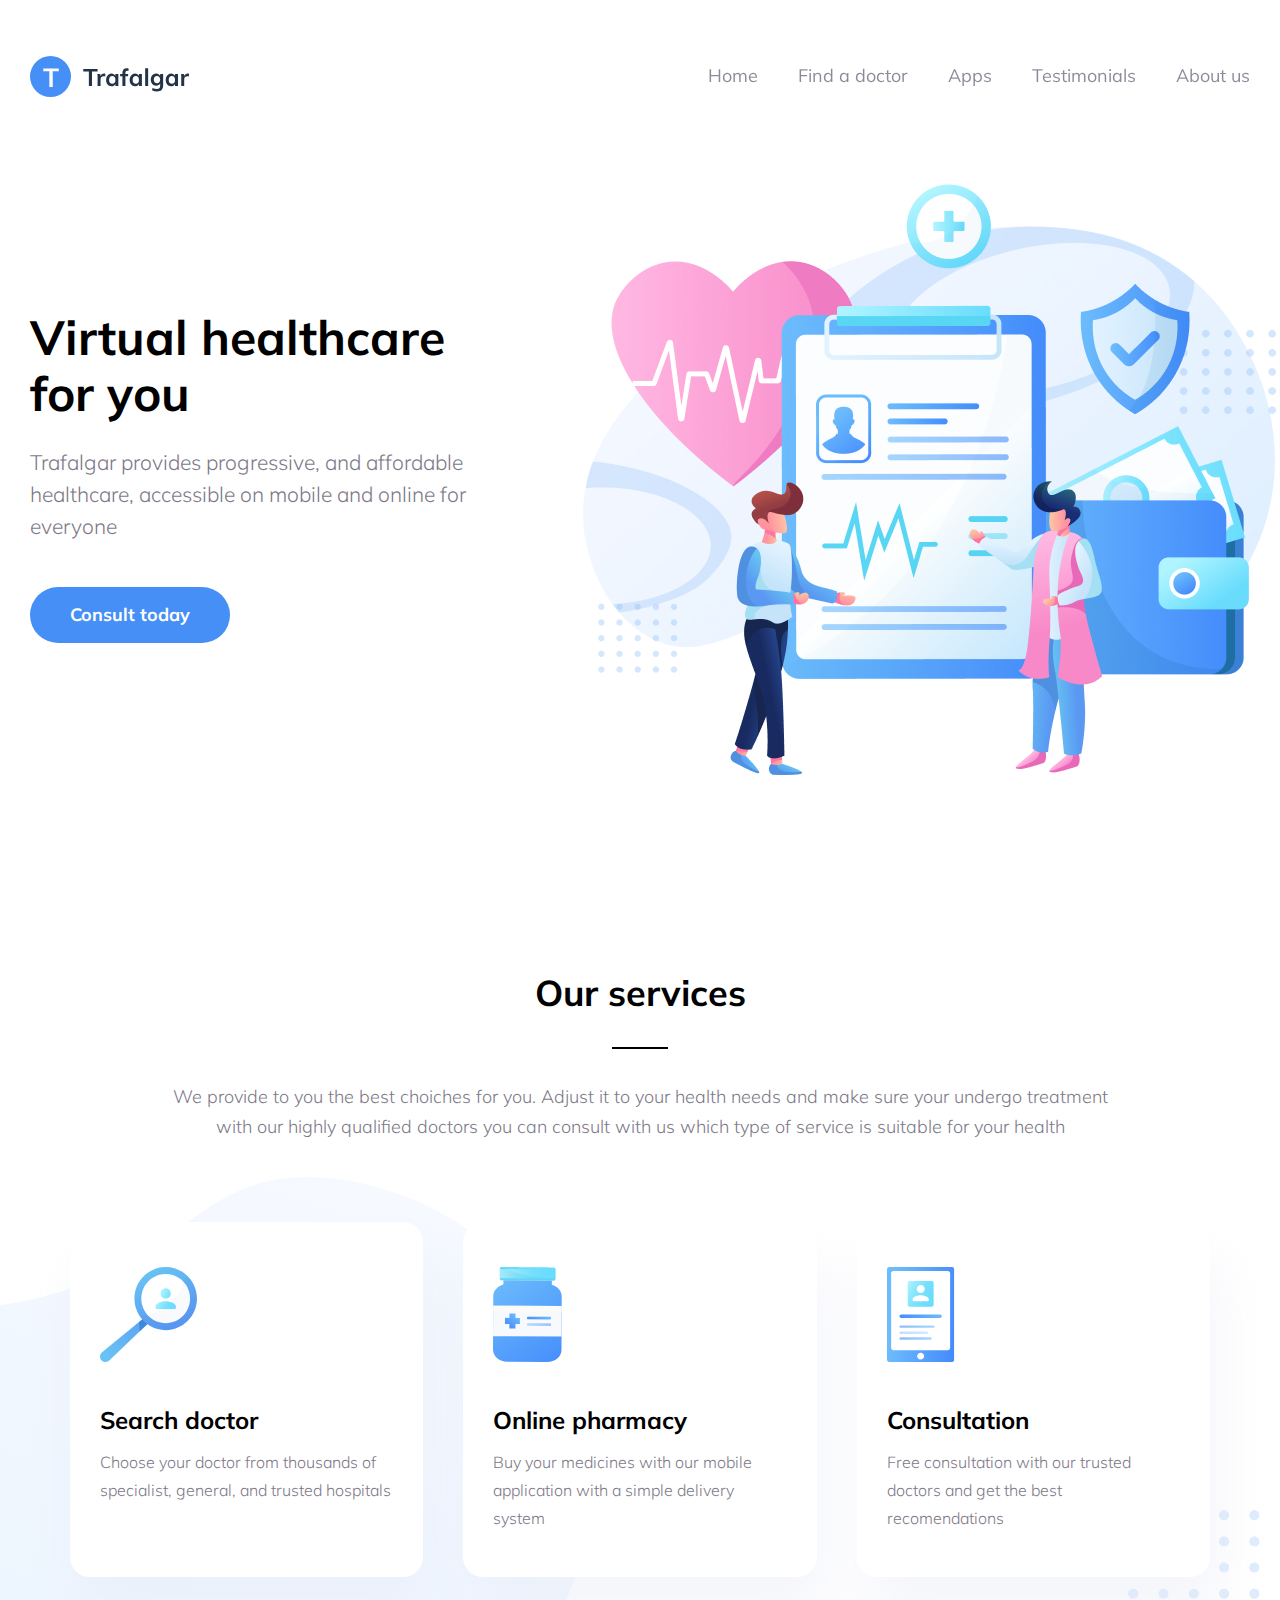
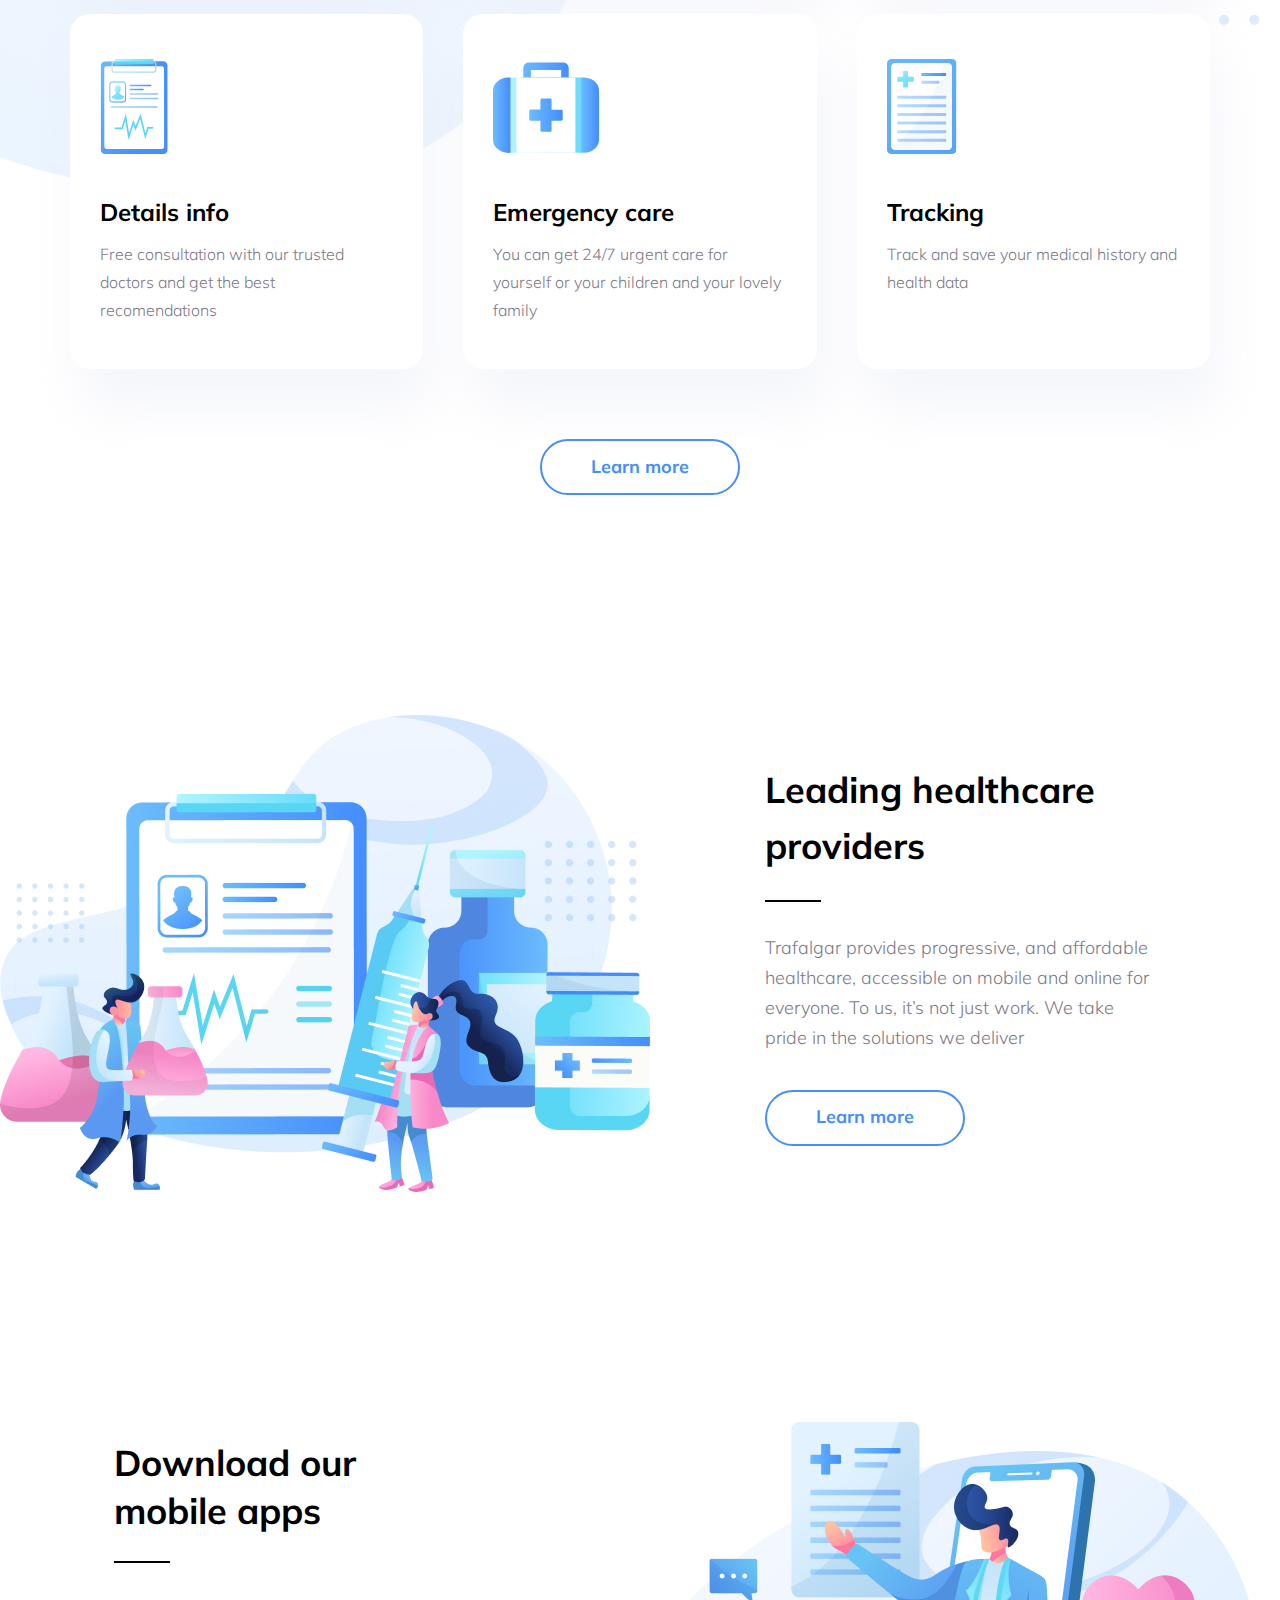
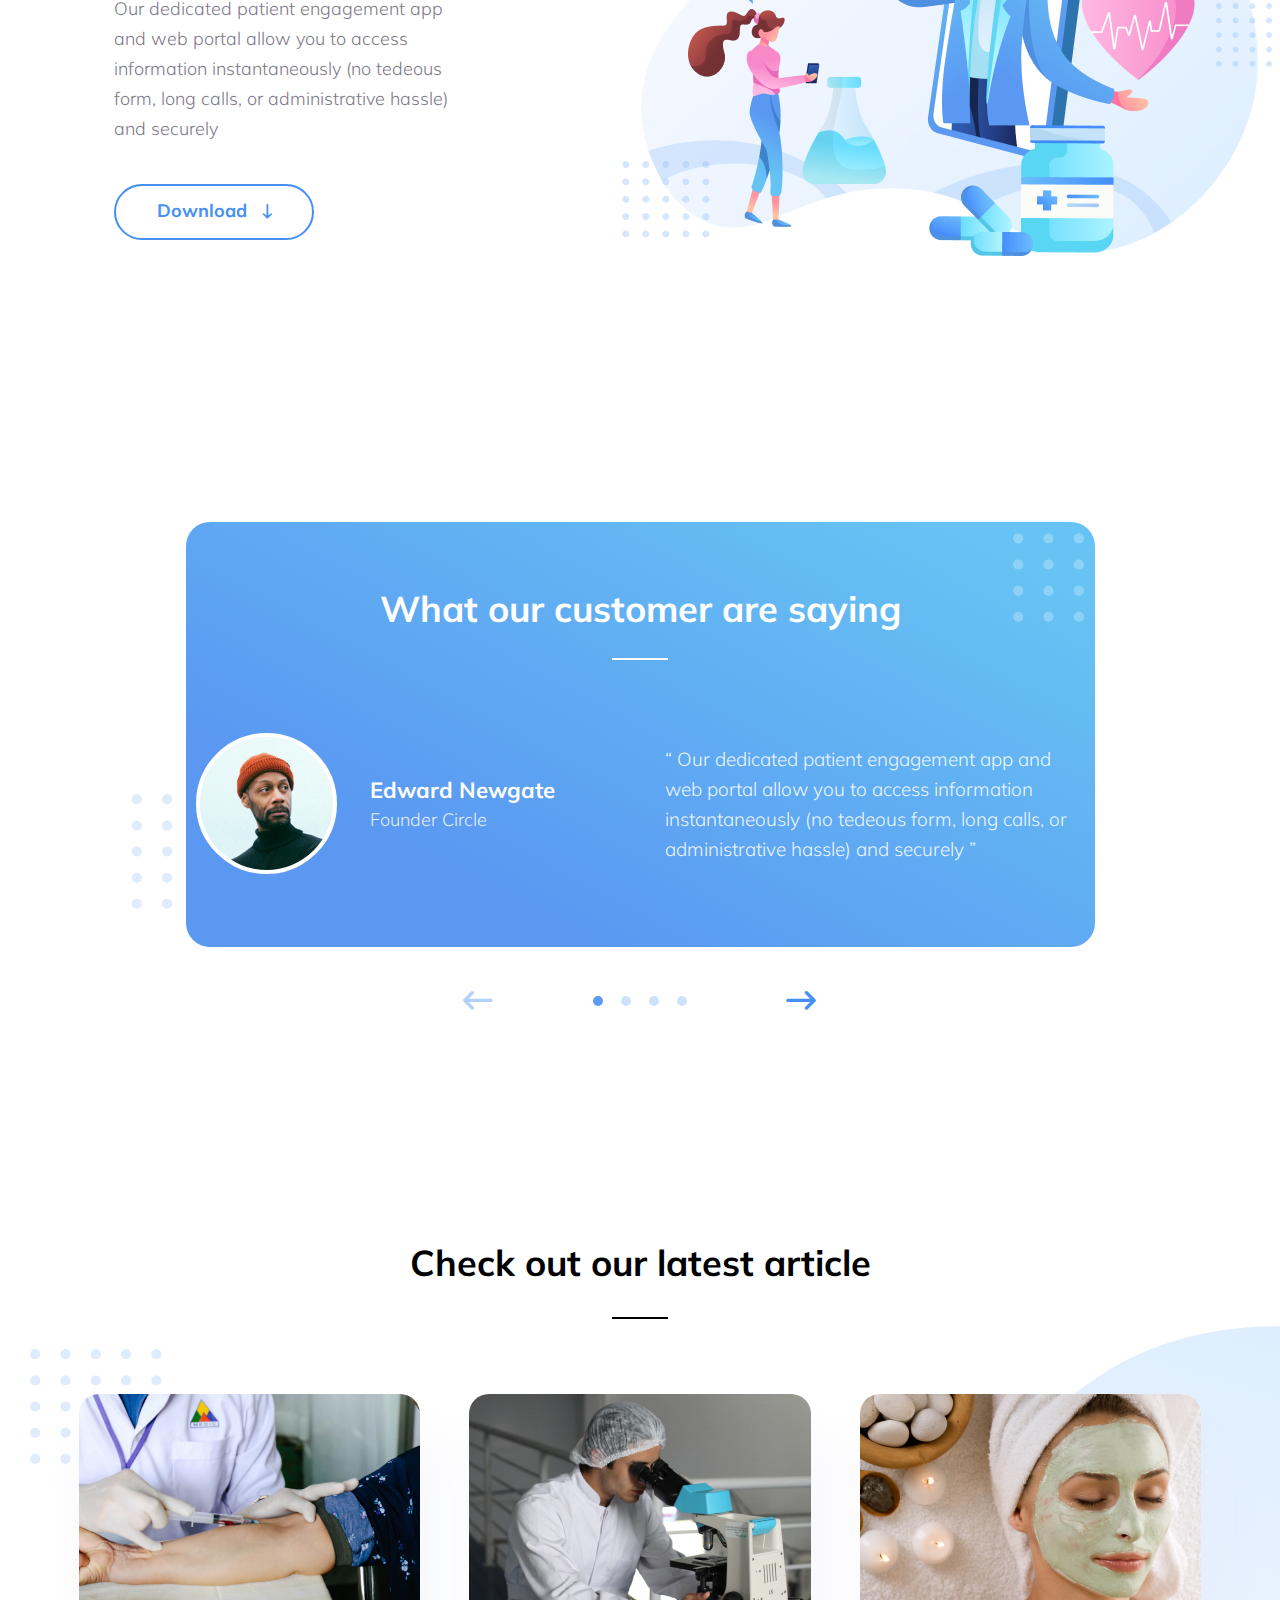
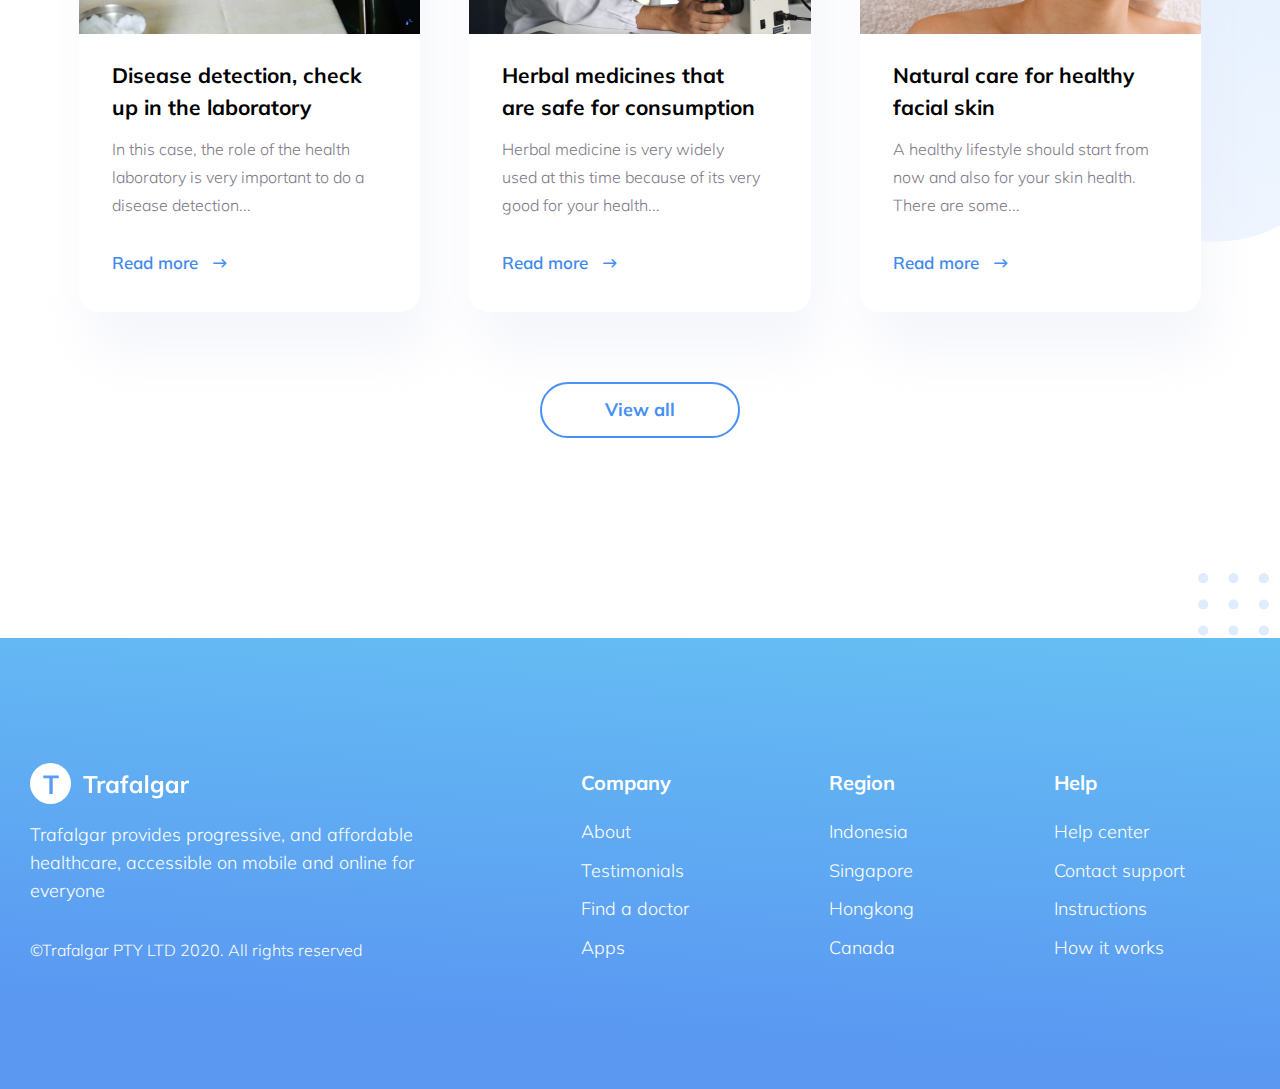
==== index.html @ 013b460e "init repository" ====
<!DOCTYPE html>
<html lang="en">

<head>
  <meta charset="UTF-8">
  <meta name="viewport" content="width=device-width, initial-scale=1.0">
  <title>Trafalgar</title>
  <meta name="description"
    content="Trafalgar provides progressive, and affordable healthcare, accessible on mobile and online for everyone">
  <link href="https://fonts.googleapis.com/css2?family=Mulish:wght@300;400;600;700&display=swap" rel="stylesheet">
  <link rel="stylesheet" href="css/normalize.css">
  <link rel="stylesheet" href="css/main.css">
  <link rel="stylesheet" href="css/icon_fonts.css">
</head>

<body>
  <header class="header">
    <a href="/" class="logo" aria-label="Trafalgar company logo, link to the root directory">
      <img src="img/logo.svg" width="160" height="41" alt="Trafalgar company logo">
    </a>
    <nav>
      <ul class="nav-main">
        <li><a href="/" class="link-nav font-nav">Home</a></li>
        <li><a href="/" class="link-nav font-nav">Find a doctor</a></li>
        <li><a href="/" class="link-nav font-nav">Apps</a></li>
        <li><a href="/" class="link-nav font-nav">Testimonials</a></li>
        <li><a href="/" class="link-nav font-nav">About us</a></li>
      </ul>
    </nav>
  </header>
  <main>
    <section class="consult">
      <div class="consult-description">
        <h1 class="font-h1">Virtual healthcare for you</h1>
        <p class="consult-paragraph">
          Trafalgar provides progressive, and affordable healthcare, accessible on mobile and online for everyone
        </p>
        <button class="button button-main" type="button" aria-label="click on the button to consult today">
          <span class="font-title">Consult today</span>
        </button>
      </div>
      <img src="img/s1_illustration.png" width="693" class="illustration" loading="lazy" alt="Consult illustration">
    </section>
    <section class="services">
      <div class="services-title">
        <h2 class="font-h2">Our services</h2>
        <hr class="hr-main">
        <p class="services-paragraph">
          We provide to you the best choiches for you. Adjust it to your health needs and make sure your undergo
          treatment with our highly qualified doctors you can consult with us which type of service is suitable for your
          health
        </p>
      </div>
      <ul class="services-list">
        <li class="services-card">
          <img src="img/services1.svg" class="img-service" alt="illustration of services">
          <div class="service-text">
            <h3 class="service-caption">Search doctor</h3>
            <p class="service-description">
              Choose your doctor from thousands of specialist, general, and trusted hospitals
            </p>
          </div>
        </li>
        <li class="services-card">
          <img src="img/services2.svg" class="img-service" alt="illustration of services">
          <div class="service-text">
            <h3 class="service-caption">Online pharmacy</h3>
            <p class="service-description">
              Buy your medicines with our mobile application with a simple delivery system
            </p>
          </div>
        </li>
        <li class="services-card">
          <img src="img/services3.svg" class="img-service" alt="illustration of services">
          <div class="service-text">
            <h3 class="service-caption">Consultation</h3>
            <p class="service-description">
              Free consultation with our trusted doctors and get the best recomendations
            </p>
          </div>
        </li>
        <li class="services-card">
          <img src="img/services4.svg" class="img-service" alt="illustration of services">
          <div class="service-text">
            <h3 class="service-caption">Details info</h3>
            <p class="service-description">
              Free consultation with our trusted doctors and get the best recomendations
            </p>
          </div>
        </li>
        <li class="services-card">
          <img src="img/services5.svg" class="img-service" alt="illustration of services">
          <div class="service-text">
            <h3 class="service-caption">Emergency care</h3>
            <p class="service-description">
              You can get 24/7 urgent care for yourself or your children and your lovely family
            </p>
          </div>
        </li>
        <li class="services-card">
          <img src="img/services6.svg" class="img-service" alt="illustration of services">
          <div class="service-text">
            <h3 class="service-caption">Tracking</h3>
            <p class="service-description">
              Track and save your medical history and health data
            </p>
          </div>
        </li>
      </ul>
      <button class="button button-alternative" type="button"
        aria-label="click on the button to learn more about our services">
        <span class="font-title">Learn more</span>
      </button>
    </section>
    <section class="provider">
      <img src="img/s3_illustration.png" width="650" class="illustration" loading="lazy"
        alt="leading healthcare providers illustration">
      <div class="provider-description">
        <h2 class="font-h2">Leading healthcare providers</h2>
        <hr class="hr-main">
        <p class="provider-paragraph">
          Trafalgar provides progressive, and affordable healthcare, accessible on mobile and online for everyone. To
          us, it’s not just work. We take pride in the solutions we deliver
        </p>
        <button class="button button-alternative" type="button"
          aria-label="click on the button to learn more about healthcare providers">
          <span class="font-title">Learn more</span>
        </button>
      </div>
    </section>
    <section class="mobile-apps">
      <div class="mobile-apps-description">
        <h2 class="apps-caption">Download our mobile apps</h2>
        <hr class="hr-main">
        <p class="mobile-apps-paragraph">
          Our dedicated patient engagement app and web portal allow you to access information instantaneously (no
          tedeous form, long calls, or administrative hassle) and securely
        </p>
        <a href="/" download="trafalgar" class="link-download button button-alternative"
          aria-label="click on the button to download our mobile apps">
          <span class="font-title">Download</span>
          <span class="icon arr-down"></span>
        </a>
      </div>
      <img src="img/s4_illustration.png" width="665" class="illustration" loading="lazy" alt="Mobile apps illustration">
    </section>
    <section class="reviews">
      <div class="review-description">
        <div class="review-title">
          <h2 class="review-caption">What our customer are saying</h2>
          <hr class="hr-alt">
        </div>
        <div class="review-card">
          <div class="person">
            <div class="img-customer">
              <img src="img/customer1.jpg" class="img-view" alt="user picture who wrote a review">
            </div>
            <div class="text-customer">
              <span class="font-name">Edward Newgate</span>
              <span class="font-job">Founder Circle</span>
            </div>
          </div>
          <div class="text-review">
            <blockquote class="font-review">
              Our dedicated patient engagement app and web portal allow you to access information instantaneously (no
              tedeous form, long calls, or administrative hassle) and securely
            </blockquote>
          </div>
        </div>
      </div>
      <div class="slider">
        <a href="#slide1" class="left-dir icon arr-left" aria-label="switch to the next slide"></a>
        <ul class="dots">
          <li class="dots-item">
            <a href="#slide1" class="dots-link" aria-label="switch to slide number 1"></a>
          </li>
          <li class="dots-item">
            <a href="#slide2" class="dots-link" aria-label="switch to slide number 2"></a>
          </li>
          <li class="dots-item">
            <a href="#slide3" class="dots-link" aria-label="switch to slide number 3"></a>
          </li>
          <li class="dots-item">
            <a href="#slide4" class="dots-link" aria-label="switch to slide number 4"></a>
          </li>
        </ul>
        <a href="#slide4" class="right-dir icon arr-right" aria-label="switch to the previous slide"></a>
      </div>
    </section>
    <section class="articles">
      <div class="article-title">
        <h2 class="font-h2">Check out our latest article</h2>
        <hr class="hr-main">
      </div>
      <ul class="articles-list">
        <li class="article-card">
          <img src="img/article1.jpg" height="240" class="img-article" alt="photo illustration of the article">
          <div class="card-text">
            <h3 class="card-title">Disease detection, check up in the laboratory</h3>
            <p class="article-paragraph">
              In this case, the role of the health laboratory is very important to do a disease detection...
            </p>
            <a href="/" class="link-article" aria-label="link to read more about disease detection">
              <span class="font-read-more">Read more</span>
              <span class="icon arr-right"></span>
            </a>
          </div>
        </li>
        <li class="article-card">
          <img src="img/article2.jpg" height="240" class="img-article" alt="photo illustration of the article">
          <div class="card-text">
            <h3 class="card-title">Herbal medicines that are safe for consumption</h3>
            <p class="article-paragraph">
              Herbal medicine is very widely used at this time because of its very good for your health...
            </p>
            <a href="/" class="link-article" aria-label="link to read more about herbal medicines">
              <span class="font-read-more">Read more</span>
              <span class="icon arr-right"></span>
            </a>
          </div>
        </li>
        <li class="article-card">
          <img src="img/article3.jpg" height="240" class="img-article" alt="photo illustration of the article">
          <div class="card-text">
            <h3 class="card-title">Natural care for healthy facial skin</h3>
            <p class="article-paragraph">
              A healthy lifestyle should start from now and also for your skin health. There are some...
            </p>
            <a href="/" class="link-article" aria-label="link to read more about natural care">
              <span class="font-read-more">Read more</span>
              <span class="icon arr-right"></span>
            </a>
          </div>
        </li>
      </ul>
      <button class="button button-alternative" type="button"
        aria-label="click on the button to view all our latest article">
        <span class="font-title">View all</span>
      </button>
    </section>
  </main>
  <footer class="footer">
    <div class="footer-container">
      <div class="footer-title">
        <a href="/" class="logo" aria-label="Trafalgar company logo, link to the root directory">
          <img src="img/logo-alt.svg" width="160" height="41" alt="Trafalgar company logo">
        </a>
        <span class="footer-paragraph">
          Trafalgar provides progressive, and affordable healthcare, accessible on mobile and online for everyone
        </span>
        <span class="font-copyright">&#169;Trafalgar PTY LTD 2020. All rights reserved</span>
      </div>
      <div class="footer-navigation">
        <div>
          <h4 class="footer-caption">Company</h4>
          <ul class="nav-footer">
            <li><a href="/" class="link-footer font-footer">About</a></li>
            <li><a href="/" class="link-footer font-footer">Testimonials</a></li>
            <li><a href="/" class="link-footer font-footer">Find a doctor</a></li>
            <li><a href="/" class="link-footer font-footer">Apps</a></li>
          </ul>
        </div>
        <div>
          <h4 class="footer-caption">Region</h4>
          <ul class="nav-footer">
            <li><a href="/" class="link-footer font-footer">Indonesia</a></li>
            <li><a href="/" class="link-footer font-footer">Singapore</a></li>
            <li><a href="/" class="link-footer font-footer">Hongkong</a></li>
            <li><a href="/" class="link-footer font-footer">Canada</a></li>
          </ul>
        </div>
        <div>
          <h4 class="footer-caption">Help</h4>
          <ul class="nav-footer">
            <li><a href="/" class="link-footer font-footer">Help center</a></li>
            <li><a href="/" class="link-footer font-footer">Contact support</a></li>
            <li><a href="/" class="link-footer font-footer">Instructions</a></li>
            <li><a href="/" class="link-footer font-footer">How it works</a></li>
          </ul>
        </div>
      </div>
    </div>
  </footer>
</body>

</html>
---- css/main.css ----
* {
  box-sizing: border-box;
}
body {
  font-family: 'Mulish', sans-serif;
  font-weight: 300;
  background-color: #fff;
  color:#7d7987;
}
.back-blue {
  background-color: #458ff6;
}
/* header */
.header {
  max-width: 1240px;
  margin: 0 auto;
  padding: 56px 10px 80px 10px;
  display: flex;
  justify-content: space-between;
  align-items: center;
}
.logo {
  display: flex;
}
.nav-main,
.services-list,
.dots,
.articles-list,
.nav-footer {
  list-style-type: none;
  margin: 0;
  padding: 0;
}
.link-nav,
.link-download,
.left-dir,
.right-dir,
.link-article,
.link-footer {
  text-decoration: none;
}
.nav-main {
  display: flex;
  justify-content: flex-end;
}
.link-nav {
  padding: 10px 20px;
  display: block;
}
.link-nav:hover {
  font-weight: 700;
  color: #1f1534;
  opacity: 1;
}
.nav-main li:first-child .link-nav {
  padding-left: 0;
}
.nav-main li:last-child .link-nav {
  padding-right: 0;
}
.font-nav {
  font-size: 18px;
  font-weight: 400;
  color: #1f1534;
  opacity: 0.5;
}
/*  section consult */
.consult {
  position: relative;
  max-width: 1272px;
  margin: 0 auto;
  display: flex;
  justify-content: space-between;
}
.consult:before {
  content: url("../img/s1_dots.svg");
  position: absolute;
  top: 10px;
  left: -165px;
}
.consult-description {
  display: flex;
  flex-direction: column;
  align-items: flex-start;
  justify-content: center;
  flex-basis: 40%;
  padding: 10px 10px 10px 26px;
}
.consult-paragraph {
  font-size: 21px;
  line-height: 32px;
  margin: 0;
  padding-top: 25px;
  padding-bottom: 45px;
}
.font-h1 {
  margin: 0;
  font-weight: 700;
  font-size: 48px;
  line-height: 56px;
  color: #000;
}
.illustration {
  flex-basis: 45%;
  object-fit: contain;
  flex-shrink: 0;
}
.button {
  padding: 0;
  border-radius: 55px;
  width: 200px;
  height: 56px;
  cursor: pointer;
}
.button-main,
.button-main:active {
  border: 0;
  background-color: #458ff6;
  color: #fff;
} 
.button-main:hover,
.button-main:focus {
  outline: none;
  background-color: #fff;
  color: #458ff6;
  border: 2px solid #458ff6;
}
.button-alternative,
.button-alternative:active {
  background-color: #fff;
  color: #458ff6;
  border: 2px solid #458ff6;
} 
.button-alternative:hover,
.button-alternative:focus {
  outline: none;
  background-color: #458ff6;
  color: #fff;
  border: 2px solid #fff;
}
.font-title {
  font-weight: 700;
  font-size: 18px;
}
/*  section services */
.services {
  max-width: 1220px;
  margin: 0 auto;
  padding-top: 190px;
  padding-bottom: 110px;
  display: flex;
  flex-direction: column;
  justify-content: space-between;
  align-items: center;
}
.services-title {
  display: flex;
  flex-direction: column;
  justify-content: center;
  align-items: center;
}
.services-paragraph {
  margin: 0;
  font-weight: 300;
  font-size: 18px;
  line-height: 30px;
  text-align: center;
  padding: 33px 130px 0 130px;
}
.services-list {
  position: relative;
  display: flex;
  justify-content: space-evenly;
  align-self: stretch;
  flex-wrap: wrap;
  padding-top: 43px;
  padding-bottom: 70px;
}
.services-list:before {
  content: url("../img/s5_dots.svg");
  position: absolute;
  top: 41%;
  right: -10px;
  z-index: -1;
}
.services-list:after {
  content: url("../img/back2.svg");
  position: absolute;
  top: -180px;
  left: -200px;
  z-index: -1;
}
.services-card {
  display: flex;
  flex-direction: column;
  justify-content: flex-start;
  align-items: flex-start;
  flex-basis: 29%;
  box-shadow: 10px 40px 50px rgba(229, 233, 246, 0.4);
  border-radius: 20px;
  overflow: hidden;
  margin-top: 37px;
  padding: 45px 30px;
  background-color: #fff;
}
.service-caption {
  margin: 0;
  font-weight: 700;
  font-size: 24px;
  line-height: 56px;
  color: #000;
  display: -webkit-box;
  -webkit-line-clamp: 1;
  -webkit-box-orient: vertical;
  overflow: hidden;
  text-overflow: ellipsis;
}
.service-text {
  display: flex;
  flex-direction: column;
  justify-content: space-between;
  padding-top: 30px;
}
.img-service {
  flex-shrink: 0;
  flex-basis: 95px;
}
.service-description {
  display: -webkit-box;
  -webkit-line-clamp: 3;
  -webkit-box-orient: vertical;
  overflow: hidden;
  text-overflow: ellipsis;
  margin: 0;
  font-size: 16px;
  line-height: 28px;
}
/* section provider */
.provider {
  position: relative;
  max-width: 1332px;
  margin: 0 auto;
  padding-top: 110px;
  padding-bottom: 115px;
  display: flex;
  justify-content: space-between;
}
.provider:after {
  content: url("../img/s1_dots.svg");
  position: absolute;
  bottom: 20px;
  right: -130px;
}
.provider-description {
  display: flex;
  flex-direction: column;
  align-items: flex-start;
  justify-content: center;
  flex-basis: 41%;
  padding: 10px 130px 10px 10px;
}
.provider-paragraph {
  font-size: 18px;
  line-height: 30px;
  margin: 0;
  padding-top: 31px;
  padding-bottom: 37px;
}
.hr-main {
  border: none;
  border-top: 2px solid #000;
  margin: 26px 0 0 0;
  width: 56px;
}
.font-h2 {
  margin: 0;
  font-weight: 700;
  font-size: 36px;
  line-height: 56px;
  color: #000;
}
/* section mobile-apps */
.mobile-apps {
  max-width: 1272px;
  margin: 0 auto;
  padding-top: 115px;
  padding-bottom: 133px;
  display: flex;
  justify-content: space-between;
}
.mobile-apps-description {
  display: flex;
  flex-direction: column;
  align-items: flex-start;
  justify-content: center;
  flex-basis: 38%;
  padding: 10px 10px 10px 110px;
}
.mobile-apps-paragraph {
  font-size: 18px;
  line-height: 30px;
  margin: 0;
  padding-top: 31px;
  padding-bottom: 40px;
}
.apps-caption {
  margin: 0;
  font-weight: 700;
  font-size: 36px;
  line-height: 48px;
  color: #000;
}
.link-download {
  display: flex;
  align-items: center;
  justify-content: center;
}
.arr-down {
  padding-left: 15px;
  font-size: 15px;
}
/* section reviews */
.reviews {
  max-width: 1120px;
  margin: 0 auto;
  padding-top: 133px;
  padding-bottom: 115px;
  display: flex;
  flex-direction: column;
  align-items: center;
}
.review-description {
  position: relative;
  background: linear-gradient(208.18deg, #67C3F3 9.05%, #5A98F2 76.74%);
  border-radius: 24px;
  display: flex;
  flex-direction: column;
  justify-content: space-evenly;
  align-items: center;
  flex-basis: 425px;
}
.review-description:before {
  content: url("../img/s2_dots.svg");
  position: absolute;
  top: -15px;
  right: -50px;
}
.review-description:after {
  content: url("../img/s1_dots.svg");
  position: absolute;
  bottom: 35px;
  left: -65px;
  z-index: -1;
}
.review-card {
  display: flex;
  justify-content: center;
  align-items: center;
  padding: 10px;
}
.person {
  display: flex;
  align-items: center;
  justify-content: center;
}
.img-customer {
  display: flex;
  flex: 0 0 141px;
  overflow: hidden;
}
.img-view {
  width: 100%;
  height: 100%;
  object-fit: contain;
  border: 4px solid #fff;
  border-radius: 50%;
  overflow: hidden;
  background-color: #fff;
}
.text-customer {
  display: flex;
  flex-direction: column;
  flex-grow: 0;
  padding-right: 110px;
  padding-left: 33px;
}
.text-review {
  margin: 0;
  flex-basis: 420px;
  overflow: hidden;
}
.review-title {
  display: flex;
  flex-direction: column;
  align-items: center;
}
.review-caption {
  margin: 0;
  font-weight: 700;
  font-size: 36px;
  line-height: 48px;
  color: #fff;
  text-align: center;
}
.hr-alt {
  border: none;
  border-top: 2px solid #fff;
  width: 56px;
  margin: 25px 0 0 0;
}
.font-review {
  margin: 0;
  font-weight: 300;
  font-size: 19px;
  line-height: 30px;
  color: rgba(255, 255, 255, 0.9);
}
.font-review:before {  
  content: open-quote;  
}  
.font-review:after {  
  content: close-quote;  
}
.font-name {
  font-weight: 700;
  font-size: 22px;
  line-height: 32px;
  color: #fff;
}
.font-job {
  font-weight: 300;
  font-size: 18px;
  line-height: 28px;
  color: rgba(255, 255, 255, 0.85);
}
.slider {
  display: flex;
  padding-top: 43px;
  align-items: center;
}
.dots {
  display: flex;
  justify-content: center;
}
.dots-item {
  padding-right: 9px;
  padding-left: 9px;
}
.dots-link {
  display: inline-block;
  width: 10px;
  height: 10px;
  border-radius: 50%;
  background-color: #5b9bf3;
  opacity: 0.3;
}
.dots-item:first-child .dots-link,
.dots-link:focus,
.dots-link:hover {
  background-color: #5b9bf3;
  opacity: 1;
}
.left-dir {
  margin-right: 60px;
  padding-right: 30px;
}
.right-dir {
  margin-left: 60px;
  padding-left: 30px;
}
.arr-right {
  color: #458ff6;
  opacity: 1;
  font-size: 20px;
}
.arr-left {
  color: #458ff6;
  opacity: 0.4;
  font-size: 20px;
}
.arr-right:hover,
.arr-left:hover {
  opacity: 1;
}
/* section articles */
.articles {
  max-width: 1220px;
  margin: 0 auto;
  padding-top: 110px;
  padding-bottom: 200px;
  display: flex;
  flex-direction: column;
  justify-content: space-between;
  align-items: center;
}
.article-title {
  display: flex;
  flex-direction: column;
  align-items: center;
}
.articles-list {
  position: relative;
  display: flex;
  justify-content: space-evenly;
  align-self: stretch;
  padding: 75px 0 70px 0;
}
.articles-list:before {
  content: url("../img/s5_dots.svg");
  position: absolute;
  top: 30px;
  left: 0;
  z-index: -1;
}
.articles-list:after {
  content: url("../img/back1.svg");
  position: absolute;
  top: -100px;
  right: -200px;
  z-index: -1;
}
.article-card {
  display: flex;
  flex-direction: column;
  justify-content: flex-start;
  flex-basis: 28%;
  box-shadow: 10px 40px 50px rgba(229, 233, 246, 0.4);
  border-radius: 20px;
  overflow: hidden;
  background-color: #fff;
}
.card-text {
  padding: 25px 50px 35px 33px;
  display: flex;
  flex-direction: column;
  justify-content: space-between;
}
.article-paragraph {
  display: -webkit-box;
  -webkit-line-clamp: 3;
  -webkit-box-orient: vertical;
  overflow: hidden;
  text-overflow: ellipsis;
  margin: 12px 0 30px 0;
  font-size: 16px;
  line-height: 28px;
}
.img-article {
  width: 100%;
  object-fit: cover;
  flex-shrink: 0;
}
.card-title {
  margin: 0;
  font-weight: 700;
  font-size: 21px;
  line-height: 32px;
  color: #000;
  display: -webkit-box;
  -webkit-line-clamp: 2;
  -webkit-box-orient: vertical;
  overflow: hidden;
  text-overflow: ellipsis;
}
.link-article {
  display: flex;
  align-items: center;
  justify-content: flex-start;
}
.link-article:hover .font-read-more,
.link-article:focus .font-read-more {
  text-decoration: underline;
  text-decoration-color: #4089ed;
}
.font-read-more {
  font-weight: 600;
  font-size: 17px;
  line-height: 28px;
  color: #4089ed;
}
.link-article .arr-right {
  font-size: 9px;
  padding-left: 15px;
}
/* footer */
.footer {
  width: 100%;
  background: linear-gradient(183.41deg, #67C3F3 -8.57%, #5A98F2 82.96%);
}
.footer-container {
  position: relative;
  max-width: 1240px;
  margin: 0 auto;
  padding-top: 115px;
  padding-bottom: 115px;
  display: flex;
  justify-content: space-between;
}
.footer-container:before {
  content: url("../img/s4_dots.svg");
  position: absolute;
  top: -65px;
  right: -70px;
  z-index: -1;
}
.footer-container:after {
  content: url("../img/s3_dots.svg");
  position: absolute;
  bottom: 10px;
  left: -175px;
}
.footer-title {
  padding: 10px;
  display: flex;
  flex-direction: column;
  justify-content: flex-start;
  flex-basis: 35%;
}
.footer-navigation {
  flex-basis: 60%;
  display: flex;
  justify-content: space-around;
}
.footer-caption {
  margin: 0;
  font-weight: 700;
  font-size: 20px;
  line-height: 60px;
  color: #fff;
}
.font-footer {
  font-weight: 300;
  font-size: 18px;
  color: #fff;
}
.footer-paragraph {
  font-weight: 300;
  font-size: 18px;
  line-height: 28px;
  color: #fff;
  padding-top: 17px;
  padding-bottom: 31px;
}
.font-copyright {
  font-weight: 300;
  font-size: 16px;
  line-height: 28px;
  color: #fff;
}
.link-footer {
  display: block;
  padding: 9px 10px 9px 0;
}
.link-footer:hover,
.link-footer:focus {
  text-decoration: underline;
  text-decoration-color: #fff;
}
---- css/icon_fonts.css ----
@font-face {
  font-family: 'icomoon';
  src:  url('../fonts/icomoon.woff?7qy8le') format('woff');
  font-weight: normal;
  font-style: normal;
  font-display: block;
}
.icon {
  font-family: 'icomoon' !important;
  speak: never;
  font-style: normal;
  font-weight: normal;
  font-variant: normal;
  text-transform: none;
  line-height: 1;
  -webkit-font-smoothing: antialiased;
  -moz-osx-font-smoothing: grayscale;
}
.arr-down:before {
  content: "\e900";
}
.arr-left:before {
  content: "\e901";
}
.arr-right:before {
  content: "\e902";
}
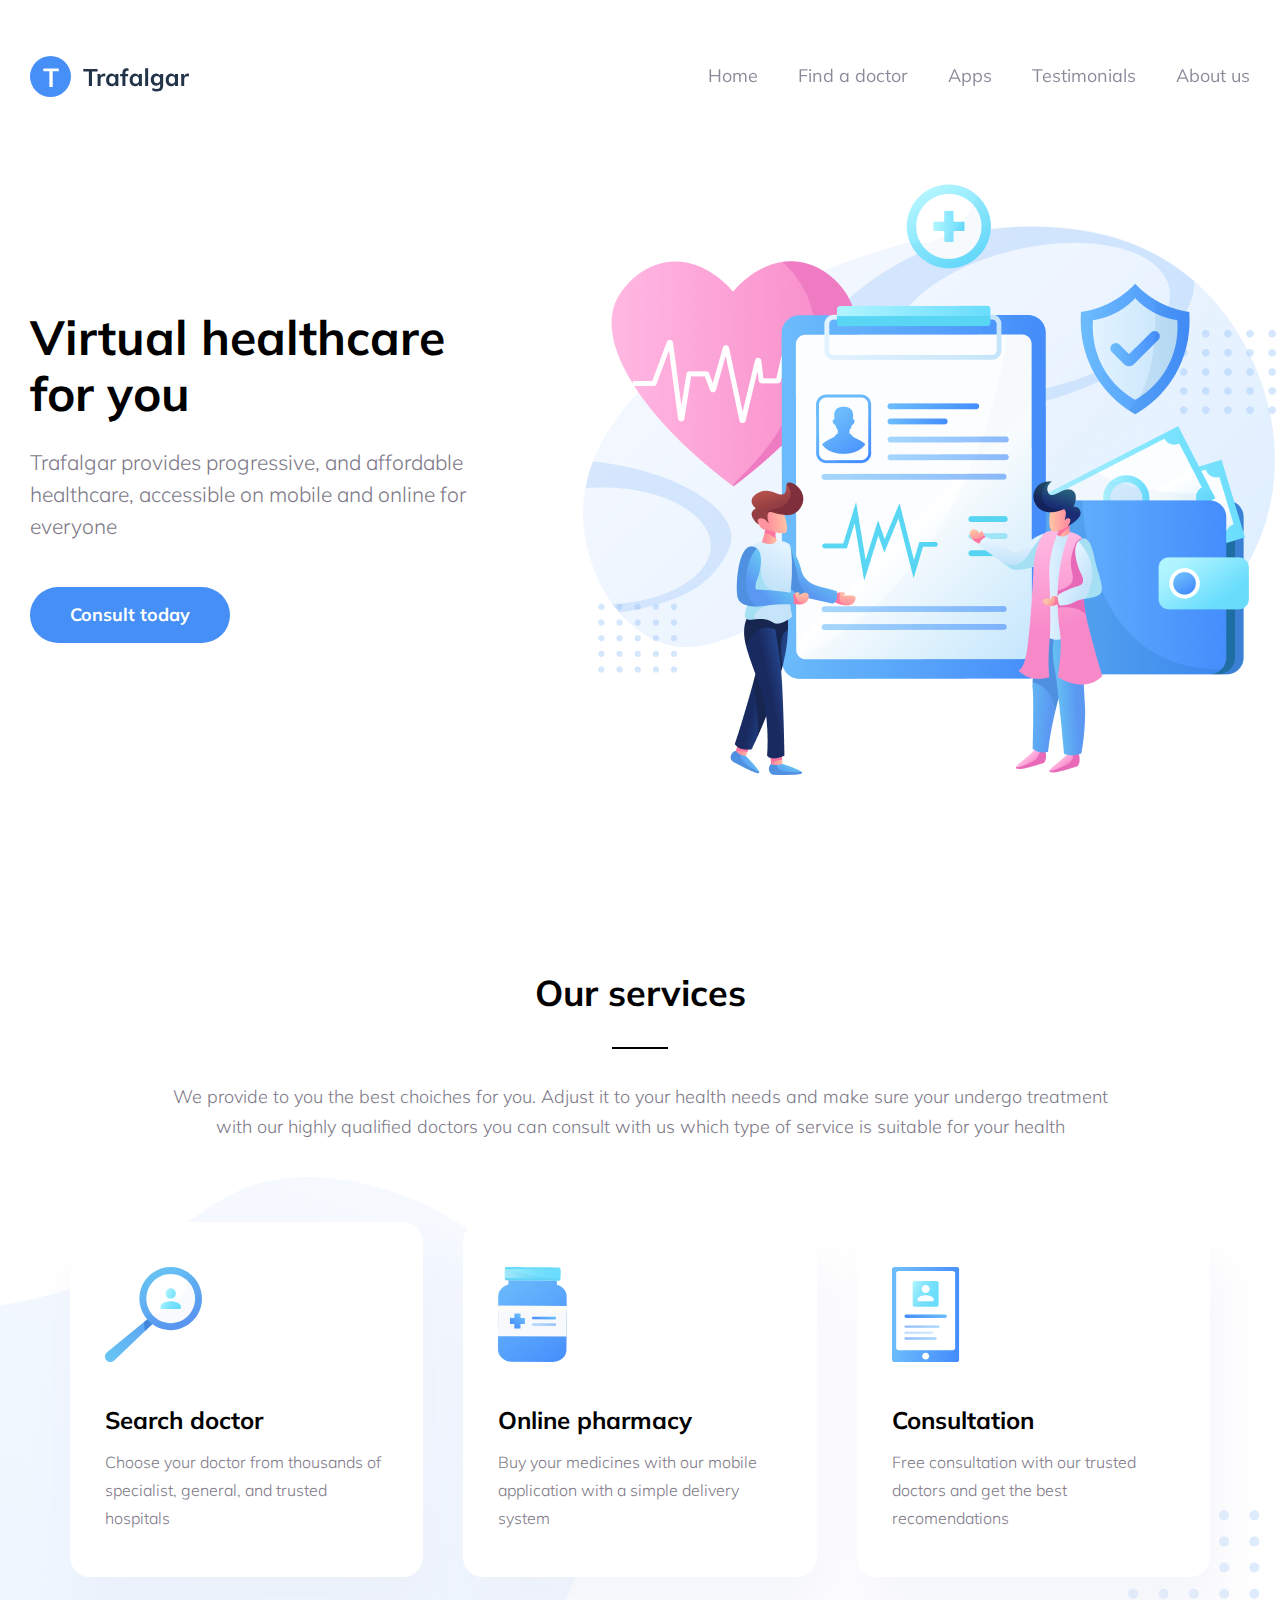
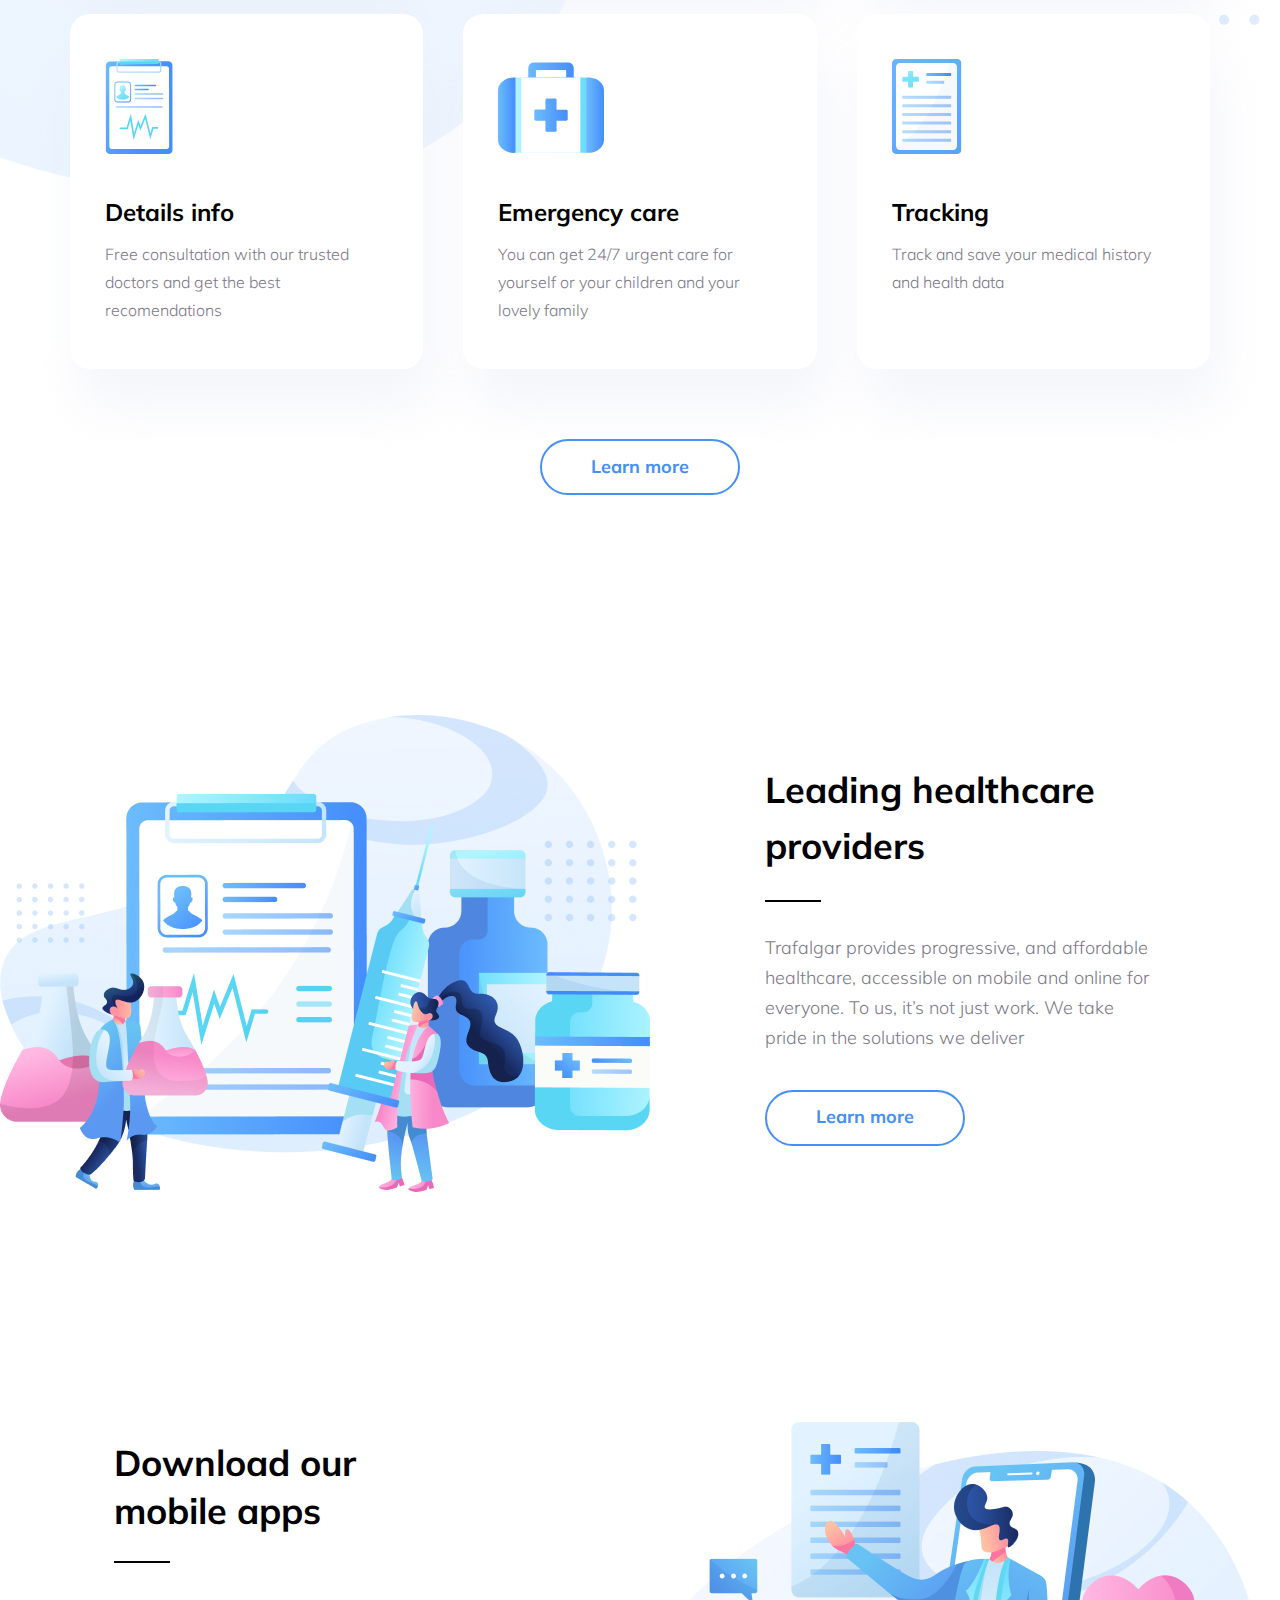
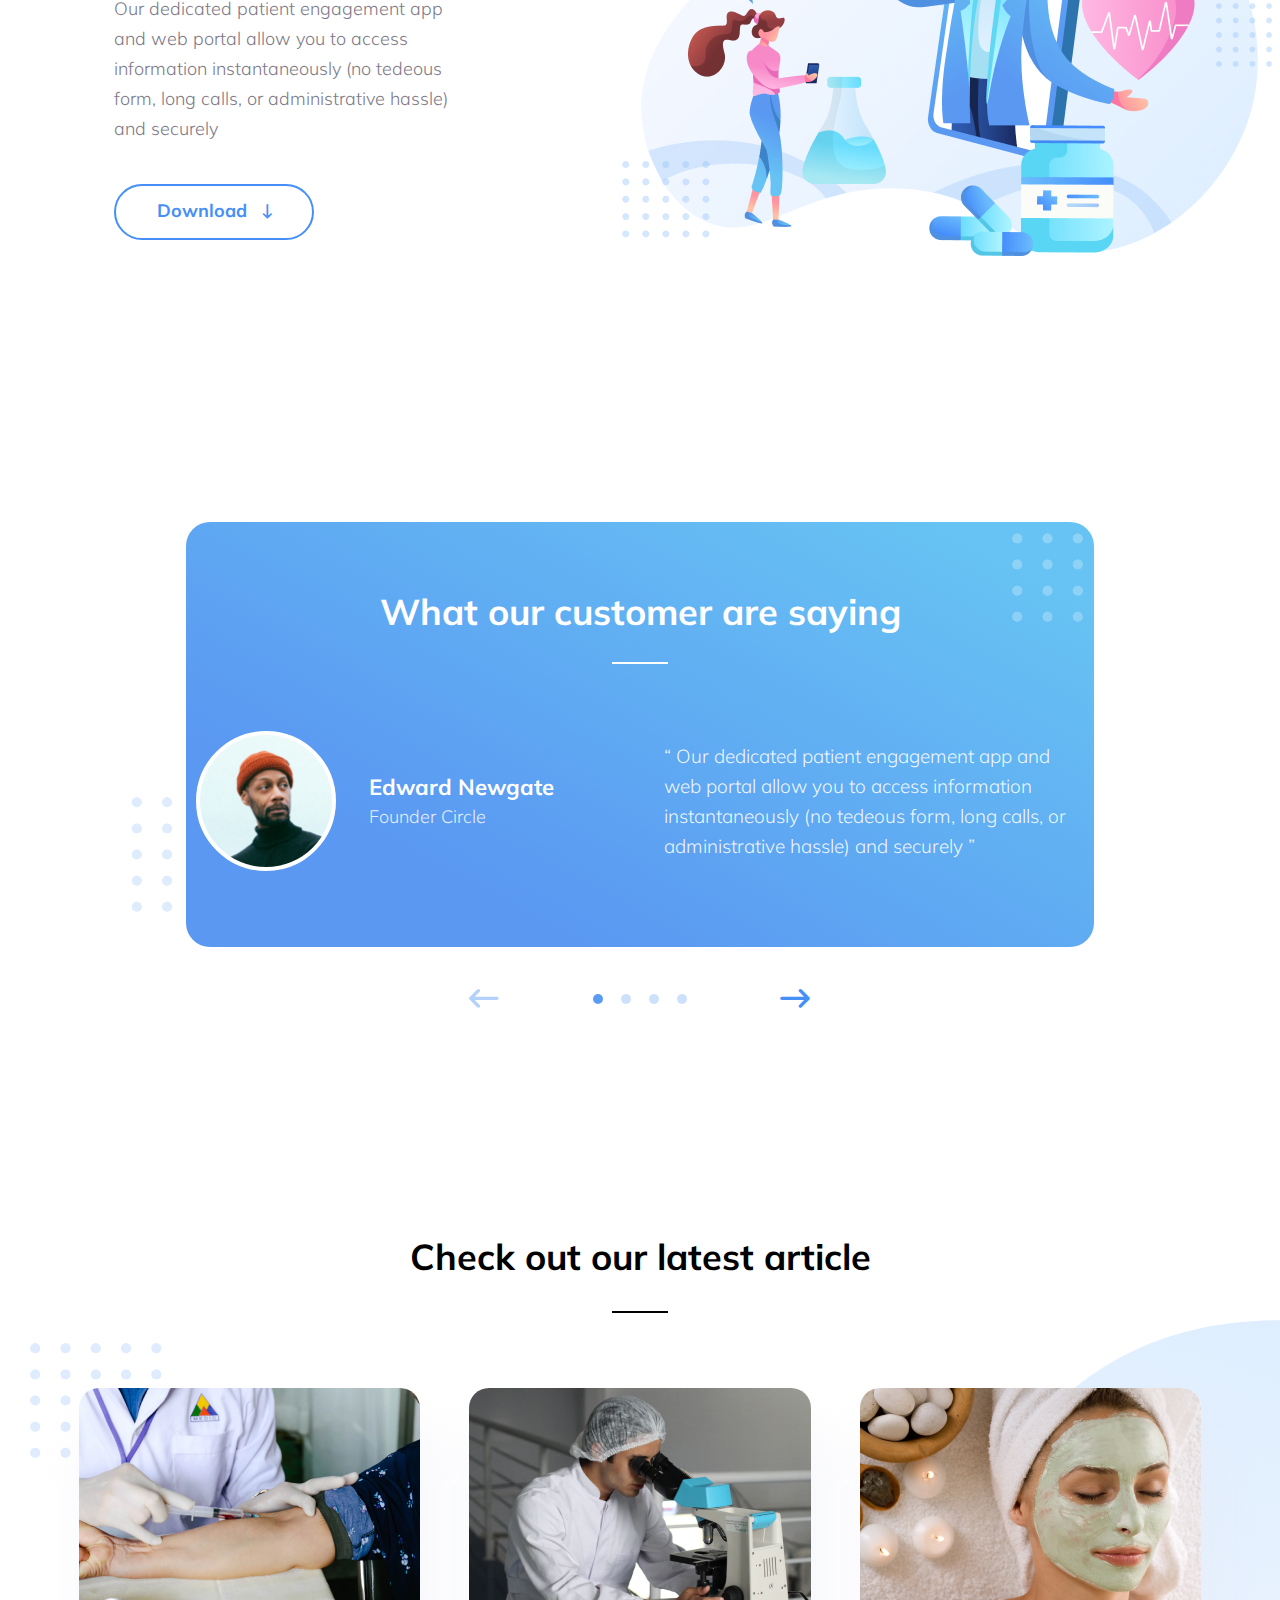
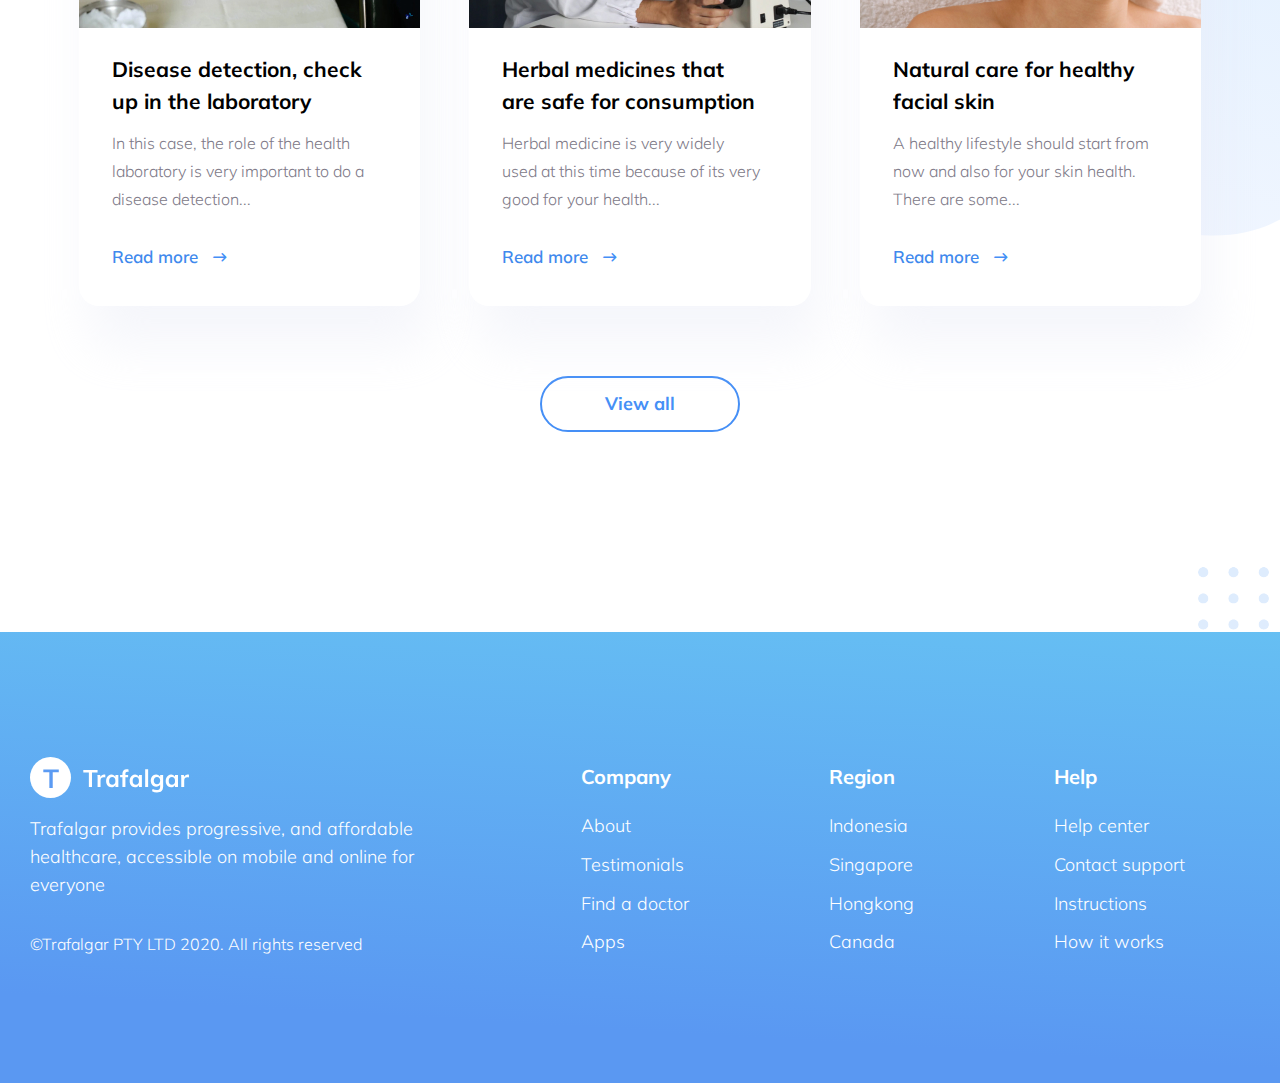
==== commit 7605ae88: "transition-property and CSS pseudo-elements added" ====
--- a/index.html
+++ b/index.html
@@ -44,7 +44,6 @@
     <section class="services">
       <div class="services-title">
         <h2 class="font-h2">Our services</h2>
-        <hr class="hr-main">
         <p class="services-paragraph">
           We provide to you the best choiches for you. Adjust it to your health needs and make sure your undergo
           treatment with our highly qualified doctors you can consult with us which type of service is suitable for your
@@ -116,8 +115,7 @@
       <img src="img/s3_illustration.png" width="650" class="illustration" loading="lazy"
         alt="leading healthcare providers illustration">
       <div class="provider-description">
-        <h2 class="font-h2">Leading healthcare providers</h2>
-        <hr class="hr-main">
+        <h2 class="provider-caption">Leading healthcare providers</h2>
         <p class="provider-paragraph">
           Trafalgar provides progressive, and affordable healthcare, accessible on mobile and online for everyone. To
           us, it’s not just work. We take pride in the solutions we deliver
@@ -131,7 +129,6 @@
     <section class="mobile-apps">
       <div class="mobile-apps-description">
         <h2 class="apps-caption">Download our mobile apps</h2>
-        <hr class="hr-main">
         <p class="mobile-apps-paragraph">
           Our dedicated patient engagement app and web portal allow you to access information instantaneously (no
           tedeous form, long calls, or administrative hassle) and securely
@@ -146,15 +143,10 @@
     </section>
     <section class="reviews">
       <div class="review-description">
-        <div class="review-title">
-          <h2 class="review-caption">What our customer are saying</h2>
-          <hr class="hr-alt">
-        </div>
+        <h2 class="review-caption">What our customer are saying</h2>
         <div class="review-card">
           <div class="person">
-            <div class="img-customer">
-              <img src="img/customer1.jpg" class="img-view" alt="user picture who wrote a review">
-            </div>
+            <img src="img/customer1.jpg" class="img-view" alt="user picture who wrote a review">
             <div class="text-customer">
               <span class="font-name">Edward Newgate</span>
               <span class="font-job">Founder Circle</span>
@@ -168,30 +160,29 @@
           </div>
         </div>
       </div>
-      <div class="slider">
-        <a href="#slide1" class="left-dir icon arr-left" aria-label="switch to the next slide"></a>
-        <ul class="dots">
-          <li class="dots-item">
-            <a href="#slide1" class="dots-link" aria-label="switch to slide number 1"></a>
-          </li>
-          <li class="dots-item">
-            <a href="#slide2" class="dots-link" aria-label="switch to slide number 2"></a>
-          </li>
-          <li class="dots-item">
-            <a href="#slide3" class="dots-link" aria-label="switch to slide number 3"></a>
-          </li>
-          <li class="dots-item">
-            <a href="#slide4" class="dots-link" aria-label="switch to slide number 4"></a>
-          </li>
-        </ul>
-        <a href="#slide4" class="right-dir icon arr-right" aria-label="switch to the previous slide"></a>
-      </div>
+      <ul class="slider">
+        <li class="dots-item">
+          <a href="#slide1" class="arr-link icon arr-left" aria-label="switch to the next slide"></a>
+        </li>
+        <li class="dots-item">
+          <a href="#slide1" class="dots-link dots-checked" aria-label="switch to slide number 1"></a>
+        </li>
+        <li class="dots-item">
+          <a href="#slide2" class="dots-link" aria-label="switch to slide number 2"></a>
+        </li>
+        <li class="dots-item">
+          <a href="#slide3" class="dots-link" aria-label="switch to slide number 3"></a>
+        </li>
+        <li class="dots-item">
+          <a href="#slide4" class="dots-link" aria-label="switch to slide number 4"></a>
+        </li>
+        <li class="dots-item">
+          <a href="#slide4" class="arr-link icon arr-right" aria-label="switch to the previous slide"></a>
+        </li>
+      </ul>
     </section>
     <section class="articles">
-      <div class="article-title">
-        <h2 class="font-h2">Check out our latest article</h2>
-        <hr class="hr-main">
-      </div>
+      <h2 class="font-h2">Check out our latest article</h2>
       <ul class="articles-list">
         <li class="article-card">
           <img src="img/article1.jpg" height="240" class="img-article" alt="photo illustration of the article">
--- a/css/main.css
+++ b/css/main.css
@@ -10,7 +10,6 @@
 .back-blue {
   background-color: #458ff6;
 }
-/* header */
 .header {
   max-width: 1240px;
   margin: 0 auto;
@@ -24,7 +23,7 @@
 }
 .nav-main,
 .services-list,
-.dots,
+.slider,
 .articles-list,
 .nav-footer {
   list-style-type: none;
@@ -36,7 +35,9 @@
 .left-dir,
 .right-dir,
 .link-article,
-.link-footer {
+.link-footer,
+.dots-link,
+.arr-link {
   text-decoration: none;
 }
 .nav-main {
@@ -64,7 +65,6 @@
   color: #1f1534;
   opacity: 0.5;
 }
-/*  section consult */
 .consult {
   position: relative;
   max-width: 1272px;
@@ -73,7 +73,10 @@
   justify-content: space-between;
 }
 .consult:before {
-  content: url("../img/s1_dots.svg");
+  content: '';
+  background-image: url("../img/s1_dots.svg");
+  width: 82px;
+  height: 115px;
   position: absolute;
   top: 10px;
   left: -165px;
@@ -111,6 +114,8 @@
   width: 200px;
   height: 56px;
   cursor: pointer;
+  transition: background-color 0.5s;
+  transition-delay: 0.1s;
 }
 .button-main,
 .button-main:active {
@@ -136,13 +141,11 @@
   outline: none;
   background-color: #458ff6;
   color: #fff;
-  border: 2px solid #fff;
 }
 .font-title {
   font-weight: 700;
   font-size: 18px;
 }
-/*  section services */
 .services {
   max-width: 1220px;
   margin: 0 auto;
@@ -177,14 +180,20 @@
   padding-bottom: 70px;
 }
 .services-list:before {
-  content: url("../img/s5_dots.svg");
+  content: '';
+  background-image: url("../img/s5_dots.svg");
+  width: 132px;
+  height: 115px;
   position: absolute;
   top: 41%;
   right: -10px;
   z-index: -1;
 }
 .services-list:after {
-  content: url("../img/back2.svg");
+  content: '';
+  background-image: url("../img/back2.svg");
+  width: 853px;
+  height: 968px;
   position: absolute;
   top: -180px;
   left: -200px;
@@ -200,7 +209,7 @@
   border-radius: 20px;
   overflow: hidden;
   margin-top: 37px;
-  padding: 45px 30px;
+  padding: 45px 35px;
   background-color: #fff;
 }
 .service-caption {
@@ -235,7 +244,6 @@
   font-size: 16px;
   line-height: 28px;
 }
-/* section provider */
 .provider {
   position: relative;
   max-width: 1332px;
@@ -244,9 +252,13 @@
   padding-bottom: 115px;
   display: flex;
   justify-content: space-between;
+  align-items: center;
 }
 .provider:after {
-  content: url("../img/s1_dots.svg");
+  content: '';
+  background-image: url("../img/s1_dots.svg");
+  width: 82px;
+  height: 115px;
   position: absolute;
   bottom: 20px;
   right: -130px;
@@ -255,7 +267,6 @@
   display: flex;
   flex-direction: column;
   align-items: flex-start;
-  justify-content: center;
   flex-basis: 41%;
   padding: 10px 130px 10px 10px;
 }
@@ -266,20 +277,33 @@
   padding-top: 31px;
   padding-bottom: 37px;
 }
-.hr-main {
-  border: none;
-  border-top: 2px solid #000;
-  margin: 26px 0 0 0;
-  width: 56px;
-}
-.font-h2 {
+.font-h2,
+.provider-caption {
   margin: 0;
   font-weight: 700;
   font-size: 36px;
   line-height: 56px;
   color: #000;
 }
-/* section mobile-apps */
+.font-h2:after {
+  content: '';
+  display: block;
+  background-color: #000;
+  width: 56px;
+  height: 2px;
+  margin-top: 26px;
+  margin-right: auto;
+  margin-left: auto;
+}
+.provider-caption:after,
+.apps-caption:after {
+  content: '';
+  display: block;
+  background-color: #000;
+  width: 56px;
+  height: 2px;
+  margin-top: 26px;
+}
 .mobile-apps {
   max-width: 1272px;
   margin: 0 auto;
@@ -319,12 +343,11 @@
   padding-left: 15px;
   font-size: 15px;
 }
-/* section reviews */
 .reviews {
   max-width: 1120px;
   margin: 0 auto;
   padding-top: 133px;
-  padding-bottom: 115px;
+  padding-bottom: 100px;
   display: flex;
   flex-direction: column;
   align-items: center;
@@ -340,13 +363,19 @@
   flex-basis: 425px;
 }
 .review-description:before {
-  content: url("../img/s2_dots.svg");
+  content: '';
+  background-image: url("../img/s2_dots.svg");
+  width: 132px;
+  height: 115px;
   position: absolute;
   top: -15px;
   right: -50px;
 }
 .review-description:after {
-  content: url("../img/s1_dots.svg");
+  content: '';
+  background-image: url("../img/s1_dots.svg");
+  width: 82px;
+  height: 115px;
   position: absolute;
   bottom: 35px;
   left: -65px;
@@ -356,26 +385,24 @@
   display: flex;
   justify-content: center;
   align-items: center;
-  padding: 10px;
+  padding-top: 0px;
+  padding-right: 10px;
+  padding-bottom: 10px;
+  padding-left: 10px;
 }
 .person {
   display: flex;
   align-items: center;
   justify-content: center;
 }
-.img-customer {
-  display: flex;
-  flex: 0 0 141px;
-  overflow: hidden;
-}
 .img-view {
-  width: 100%;
-  height: 100%;
+  width: 140px;
+  height: 140px;
+  border: 4px solid #fff;
+  background-color: #fff;
+  border-radius: 50%;
   object-fit: contain;
-  border: 4px solid #fff;
-  border-radius: 50%;
-  overflow: hidden;
-  background-color: #fff;
+  overflow: hidden;
 }
 .text-customer {
   display: flex;
@@ -389,11 +416,6 @@
   flex-basis: 420px;
   overflow: hidden;
 }
-.review-title {
-  display: flex;
-  flex-direction: column;
-  align-items: center;
-}
 .review-caption {
   margin: 0;
   font-weight: 700;
@@ -402,11 +424,15 @@
   color: #fff;
   text-align: center;
 }
-.hr-alt {
-  border: none;
-  border-top: 2px solid #fff;
+.review-caption:after {
+  content: '';
+  display: block;
+  background-color: #fff;
   width: 56px;
-  margin: 25px 0 0 0;
+  height: 2px;
+  margin-top: 26px;
+  margin-right: auto;
+  margin-left: auto;
 }
 .font-review {
   margin: 0;
@@ -435,38 +461,45 @@
 }
 .slider {
   display: flex;
-  padding-top: 43px;
-  align-items: center;
-}
-.dots {
-  display: flex;
+  padding-top: 32px;
   justify-content: center;
+  align-items: center;
 }
 .dots-item {
-  padding-right: 9px;
-  padding-left: 9px;
+  position: relative;
+  padding: 9px;
 }
 .dots-link {
-  display: inline-block;
+  display: block;
   width: 10px;
   height: 10px;
   border-radius: 50%;
   background-color: #5b9bf3;
   opacity: 0.3;
 }
-.dots-item:first-child .dots-link,
+.dots-link:after {
+  content: '';
+  position: absolute;
+  top: 0;
+  right: 0;
+  bottom: 0;
+  left: 0;
+  padding: 9px;
+}
+.dots-item:first-child {
+  margin-right: 75px;
+}
+.dots-item:last-child {
+  margin-left: 75px;
+}
+.dots-checked,
 .dots-link:focus,
-.dots-link:hover {
-  background-color: #5b9bf3;
+.dots-link:hover,
+.arr-right:hover,
+.arr-left:hover,
+.arr-right:focus,
+.arr-left:focus {
   opacity: 1;
-}
-.left-dir {
-  margin-right: 60px;
-  padding-right: 30px;
-}
-.right-dir {
-  margin-left: 60px;
-  padding-left: 30px;
 }
 .arr-right {
   color: #458ff6;
@@ -478,11 +511,6 @@
   opacity: 0.4;
   font-size: 20px;
 }
-.arr-right:hover,
-.arr-left:hover {
-  opacity: 1;
-}
-/* section articles */
 .articles {
   max-width: 1220px;
   margin: 0 auto;
@@ -491,11 +519,6 @@
   display: flex;
   flex-direction: column;
   justify-content: space-between;
-  align-items: center;
-}
-.article-title {
-  display: flex;
-  flex-direction: column;
   align-items: center;
 }
 .articles-list {
@@ -506,14 +529,20 @@
   padding: 75px 0 70px 0;
 }
 .articles-list:before {
-  content: url("../img/s5_dots.svg");
+  content: '';
+  background-image: url("../img/s5_dots.svg");
+  width: 132px;
+  height: 115px;
   position: absolute;
   top: 30px;
   left: 0;
   z-index: -1;
 }
 .articles-list:after {
-  content: url("../img/back1.svg");
+  content: '';
+  background-image: url("../img/back1.svg");
+  width: 547px;
+  height: 792px;
   position: absolute;
   top: -100px;
   right: -200px;
@@ -582,7 +611,6 @@
   font-size: 9px;
   padding-left: 15px;
 }
-/* footer */
 .footer {
   width: 100%;
   background: linear-gradient(183.41deg, #67C3F3 -8.57%, #5A98F2 82.96%);
@@ -597,14 +625,20 @@
   justify-content: space-between;
 }
 .footer-container:before {
-  content: url("../img/s4_dots.svg");
+  content: '';
+  background-image: url("../img/s4_dots.svg");
+  width: 132px;
+  height: 115px;
   position: absolute;
   top: -65px;
   right: -70px;
   z-index: -1;
 }
 .footer-container:after {
-  content: url("../img/s3_dots.svg");
+  content: '';
+  background-image: url("../img/s3_dots.svg");
+  width: 113px;
+  height: 96px;
   position: absolute;
   bottom: 10px;
   left: -175px;
